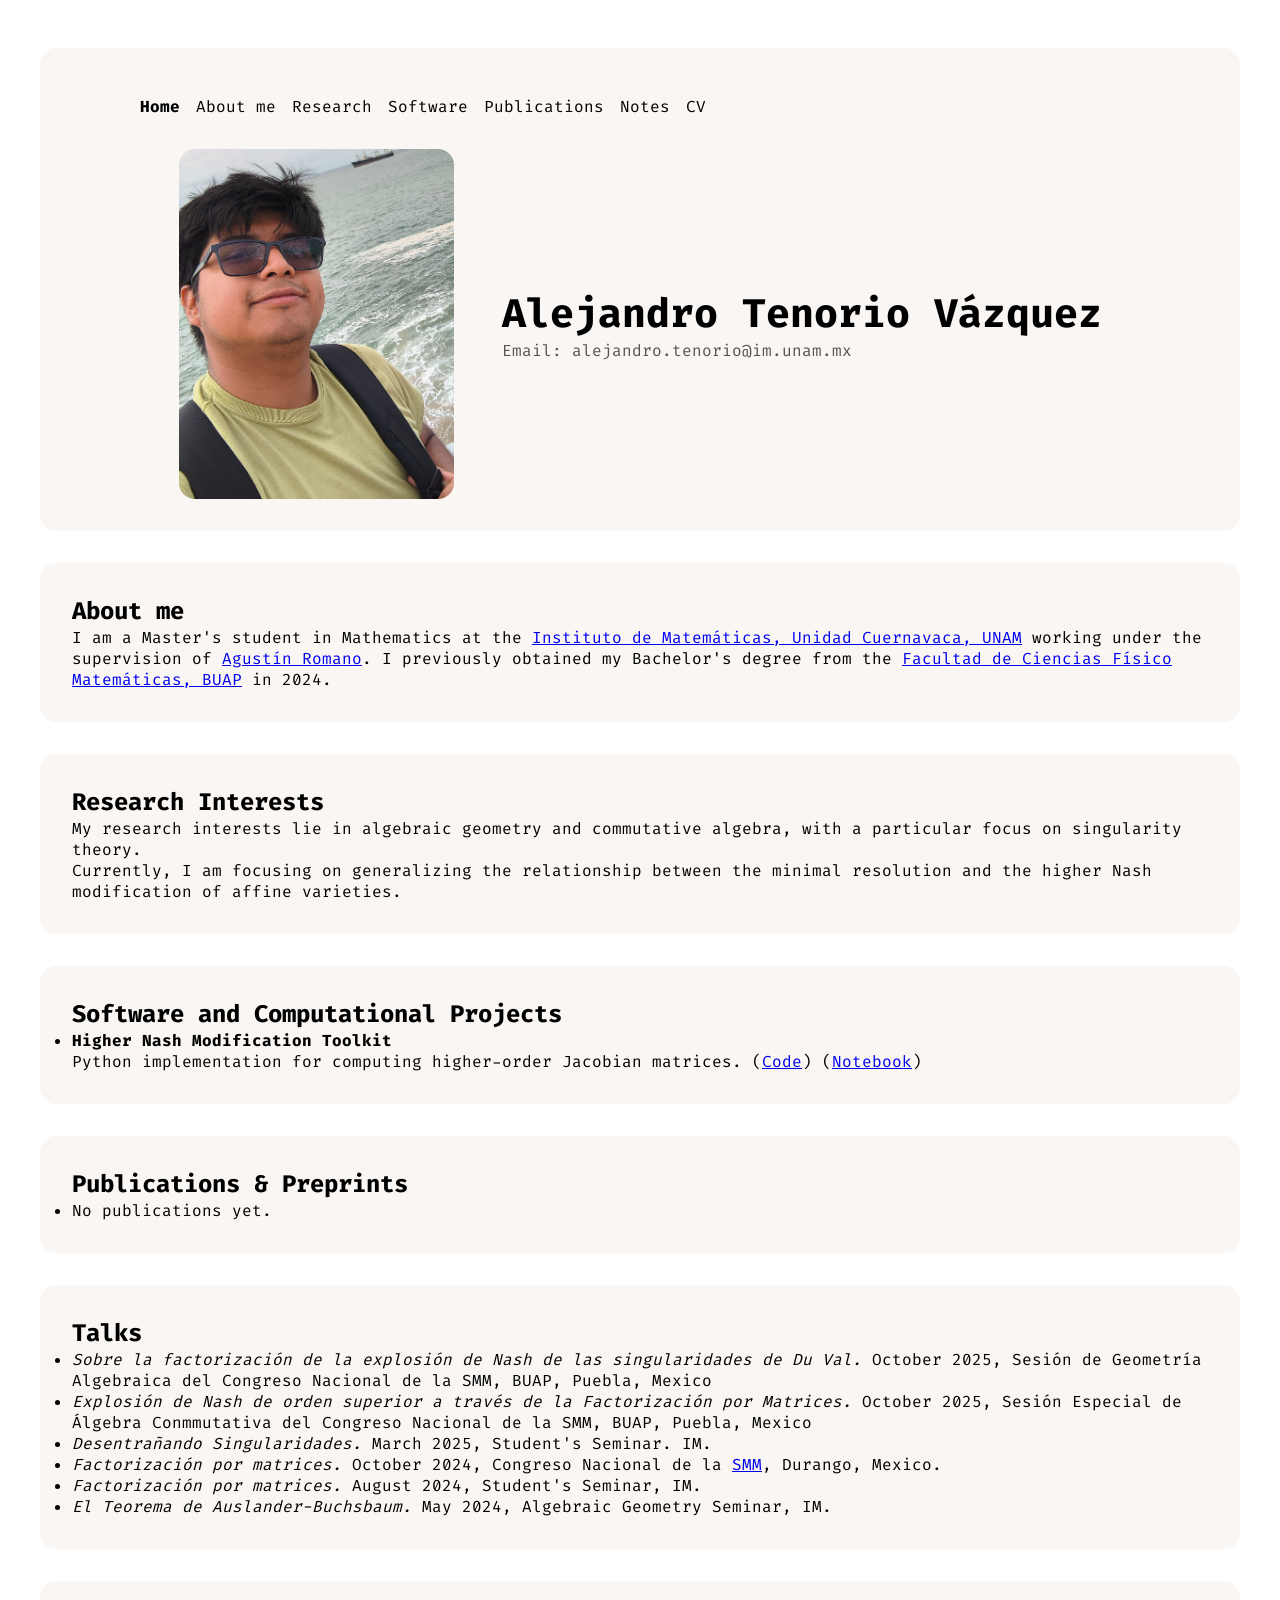
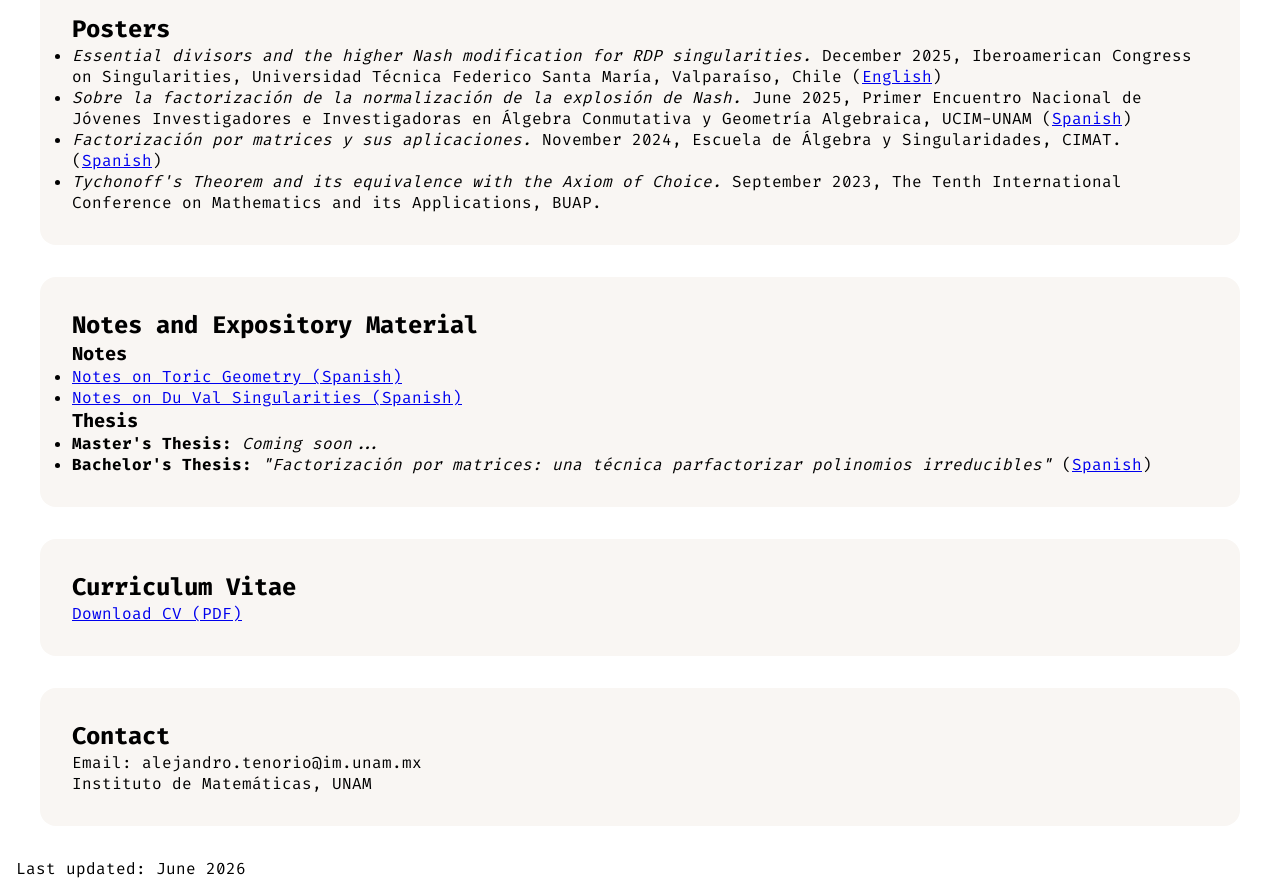
==== index.html @ 5fdb0978 "Update index.html" ====
<!DOCTYPE html>
<html lang="en">
<head>
    <meta charset="UTF-8">
    <meta name="viewport" content="width=device-width, initial-scale=1.1">
    <title>Alejandro Tenorio</title>
    <link rel="icon" type="image" href="photos/book_icon.png">
    <link rel="stylesheet" href="style.css">
</head>

<body>

    <header>

        <nav>
            <ul>
                <li><a href="index.html">Home</a></li>
                <li><a href="#about-me">About me</a></li>
                <li><a href="#research">Research</a></li>
                <li><a href="#software">Software</a></li>
                <li><a href="#publications">Publications</a></li>
                <li><a href="#notes">Notes</a></li>
                <li><a href="#cv">CV</a></li>
        
            </ul>
        </nav>

    <div class="flex-container">
        <img height="350px" width="275px" src="photos/MyPhoto.jpeg">
        <div class="text-container">
            <h1>Alejandro Tenorio Vázquez</h1>
            <p class="contact">Email: alejandro.tenorio@im.unam.mx</p>
        </div>
    </div>

</header>



<section id="about-me">

    <h2>About me</h2>

    <p>
        I am a Master's student in Mathematics at the <a href="https://www.matcuer.unam.mx">Instituto de
        Matemáticas, Unidad Cuernavaca, UNAM</a> working under the supervision of 
        <a href="https://www.matcuer.unam.mx/comunidad/61-romano-velazquez-faustino-agustin">Agustín Romano</a>. 
        I previously obtained my Bachelor's degree from the <a href="https://www.fcfm.buap.mx">Facultad de Ciencias Físico Matemáticas, BUAP</a>
        in 2024.
    </p>


</section>

<section id="research">

    <h2>Research Interests</h2>
    
    <p>
        My research interests lie in algebraic geometry and commutative 
        algebra, with a particular focus on singularity theory. 
    </p>

    <p>
        Currently, I am focusing on generalizing the relationship 
        between the minimal resolution and the higher Nash modification 
        of affine varieties.
    </p>

</section>

<section id="software">

    <h2>Software and Computational Projects</h2>

    <ul>

        <li>
            <b>Higher Nash Modification Toolkit</b><br>
            Python implementation for computing higher-order Jacobian matrices.
            (<a href="LINK">Code</a>)
            (<a href="LINK">Notebook</a>)
        </li>

    </ul>

</section>

<section id="publications">

    <h2>Publications & Preprints</h2>

    <ul>

        <li>
            No publications yet.
        </li>

    </ul>

</section>

<section id="talks">

    <h2>Talks</h2>

    <ul>
        <li>
            <em>Sobre la factorización de la explosión de Nash de las singularidades de Du Val.</em>
            October 2025, Sesión de Geometría Algebraica del Congreso Nacional de la SMM, BUAP, Puebla, Mexico
        </li>
        <li>
            <em>Explosión de Nash de orden superior a través de la Factorización por Matrices.</em>
            October 2025, Sesión Especial de Álgebra Conmmutativa del Congreso Nacional de la SMM, BUAP, Puebla, Mexico
        </li>
        <li>
            <em>Desentrañando Singularidades.</em> 
            March 2025, Student's Seminar. IM.
        </li>
        <li>
            <em>Factorización por matrices.</em> 
            October 2024, Congreso Nacional de la <a href="https://smm.org.mx/index.php">SMM</a>, Durango, Mexico.</li>
        <li>
            <em>Factorización por matrices.</em> 
            August 2024, Student's Seminar, IM.
        </li>
        <li>
            <em>El Teorema de Auslander-Buchsbaum.</em> 
            May 2024, Algebraic Geometry Seminar, IM.
        </li>
    </ul>

</section>

<section id="posters">
    <h2>Posters</h2>

    <ul>
        <li>
            <em>Essential divisors and the higher Nash modification for RDP singularities.</em> 
            December 2025, Iberoamerican Congress on Singularities, Universidad Técnica Federico Santa María, Valparaíso, Chile 
            (<a href="documents/CartelEncuentroIberoamericanChile.pdf">English</a>)
        </li>
        <li>
            <em>Sobre la factorización de la normalización de la explosión de Nash.</em> 
            June 2025, Primer Encuentro Nacional de Jóvenes Investigadores e Investigadoras en Álgebra Conmutativa y Geometría Algebraica, UCIM-UNAM 
            (<a href="documents/CartelEncuentroGeoAlg.pdf">Spanish</a>)
        </li>
        <li>
            <em>Factorización por matrices y sus aplicaciones.</em> 
            November 2024, Escuela de Álgebra y Singularidades, CIMAT. 
            (<a href="documents/CartelEscueladeSingularidades.pdf">Spanish</a>)
        </li>
        <li>
            <em>Tychonoff's Theorem and its equivalence with the Axiom of Choice.</em>
            September 2023, The Tenth International Conference on Mathematics and its Applications, BUAP.
        </li>
    </ul>
</section>


<section id="notes">

    <h2>Notes and Expository Material</h2>

    <h3>Notes</h3>

    <ul>

        <li>
            <a href="documents/toric_geometry.pdf">
                Notes on Toric Geometry (Spanish)
            </a>
        </li>

        <li>
            <a href="documents/du_val_singularities.pdf">
                Notes on Du Val Singularities (Spanish)
            </a>
        </li>

    </ul>

    <h3>Thesis</h3>
        <ul>
            <li>
                <b>Master's Thesis:</b> <em>Coming soon...</em>
            </li>
            <li>
                <b>Bachelor's Thesis:</b> <em>"Factorización por matrices: una técnica parfactorizar polinomios irreducibles"</em> 
                (<a href="https://repositorioinstitucional.buap.mx/items/1e5154b8-4442-4776-b4d7-7c267f086b27">Spanish</a>)
            </li>
        </ul>

</section>

<section id="cv">

    <h2>Curriculum Vitae</h2>

    <p>
        <a href="documents/cv.pdf">
            Download CV (PDF)
        </a>
    </p>

</section>

<section id="contact">

    <h2>Contact</h2>

    <p>
        Email: alejandro.tenorio@im.unam.mx
    </p>

    <p>
        Instituto de Matemáticas, UNAM
    </p>

</section>

<footer>

    Last updated: June 2026

</footer>

</body>
</html>
---- style.css ----
@import url('https://fonts.googleapis.com/css2?family=Fira+Code:wght@300..700&family=Oswald:wght@200..700&family=Source+Code+Pro:ital,wght@0,200..900;1,200..900&family=Ubuntu:ital,wght@0,300;0,400;0,500;0,700;1,300;1,400;1,500;1,700&display=swap');
@import url('https://fonts.googleapis.com/css2?family=Fira+Code:wght@300..700&family=Source+Code+Pro:ital,wght@0,200..900;1,200..900&family=Ubuntu:ital,wght@0,300;0,400;0,500;0,700;1,300;1,400;1,500;1,700&display=swap');

:root{
    --base-color: #ffffff;
    --text-color: #000000;
    --primary-color: #ffc06e;
    ---secondary-color: #8D8DFF;
    --color-1: #F9F6F3;
    --color-2: #F3F7F9;
    --color-3: #F6F3F9;
}

* {
    margin: 0;
    padding: 0;
    box-sizing: border-box;
}

html {
    font-family: Fira Code, 'Segoe UI', Tahoma, Geneva, Verdana, sans-serif;
    color: var(--text-color);
}

body {
    padding: 1em;
    background-color: var(--base-color);
}

h1, h2, h3 {
    font-family: Oswald 'Segoe UI', Tahoma, Geneva, Verdana, sans-serif;
}

nav {
    margin: 1em auto 2em auto;
    width: min(1000px, 100%);
    display: flex;
    flex-wrap: wrap;
    gap: 3em;
}

nav ul {
    display: flex;
    flex-wrap: wrap;
    align-items: center;
    list-style-type: none;
    gap: 1em;
}

nav li:first-child {
    margin-right: auto;
    font-family: Fira Code, Oswald;
    font-weight: bold;
}

nav a {
    text-decoration: none;
    color: var(--text-color);
}

nav a:hover {
    text-decoration: underline;
}

header, section {
    margin: 2em auto;
    width: min(75em, 100%);
    background-color: var(--color-1);
    padding: min(2em, 15%);
    border-radius: 1em;
}

.flex-container {
    display: flex;
    justify-content: center;
    align-items: center;
    flex-wrap: wrap;
    gap: 3em;
}

header img {
    max-width: 100%;
    border-radius: 1em;
    object-fit: cover;
    object-position: bottom;
}

.tex-container {
    flex: 0 1 34em;
}

h1 {
    font-size: 2.5rem;
}

.subtitle {
    font-style: italic;
    color: #444;
}

.tex-container p {
    margin: .75em 0 1em 0;
    font-size: 1.25rem;
}

.contact {
    color: #555;
}

.cta-button {
    display: inline-block;
    text-decoration: none;
    color: white;
    background-color: var(--primary-color);
    padding: 0.75em 1.25em;
    border-radius: 0.5em;
    font-weight: 600;
}

.secondary {
    background-color: var(---secondary-color);
}
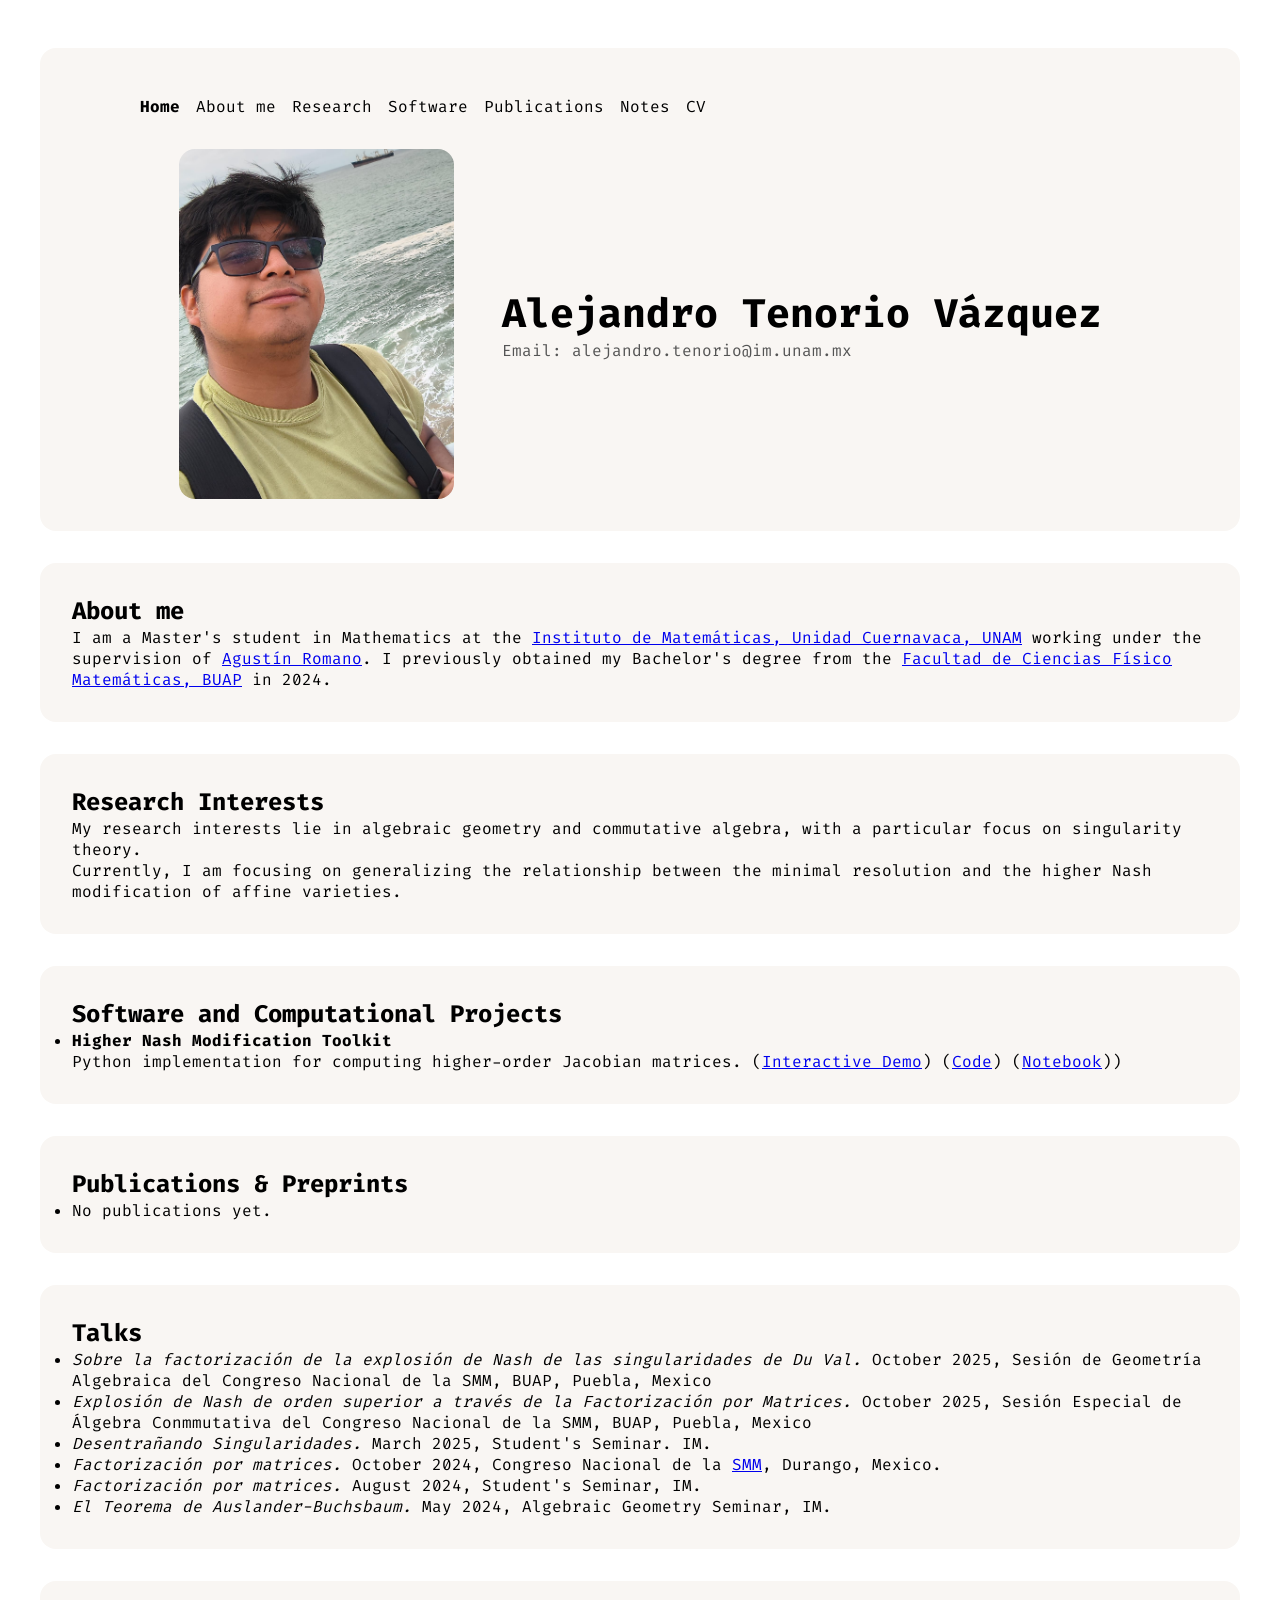
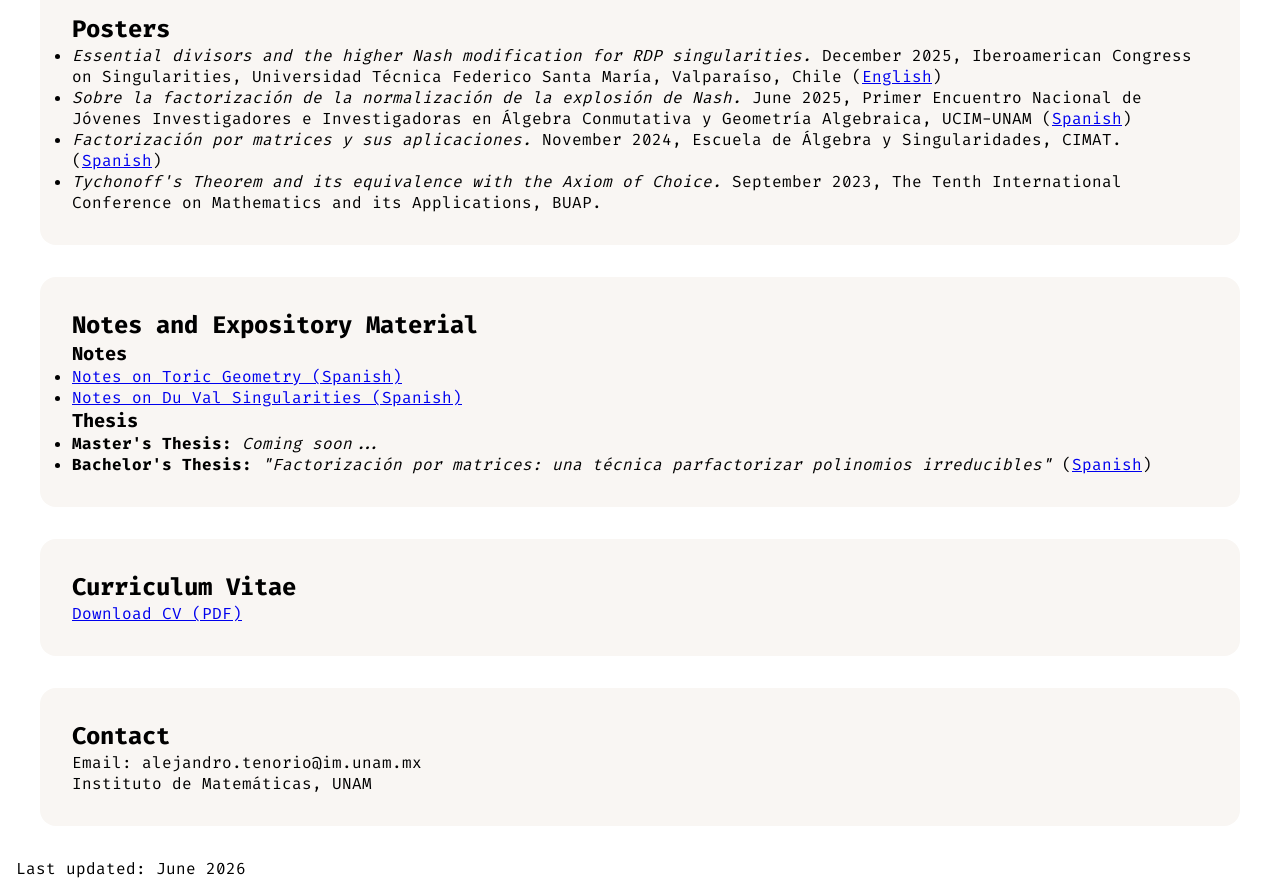
==== commit 8b631869: "Update index.html" ====
--- a/index.html
+++ b/index.html
@@ -78,8 +78,9 @@
         <li>
             <b>Higher Nash Modification Toolkit</b><br>
             Python implementation for computing higher-order Jacobian matrices.
+            (<a href="software/higher-nash/">Interactive Demo</a>)
             (<a href="LINK">Code</a>)
-            (<a href="LINK">Notebook</a>)
+            (<a href="https://github.com/AlexTenoVaz/higher-nash-tools/blob/main/notebooks/Higher_Jacobian_Matrix.ipynb">Notebook</a>))
         </li>
 
     </ul>
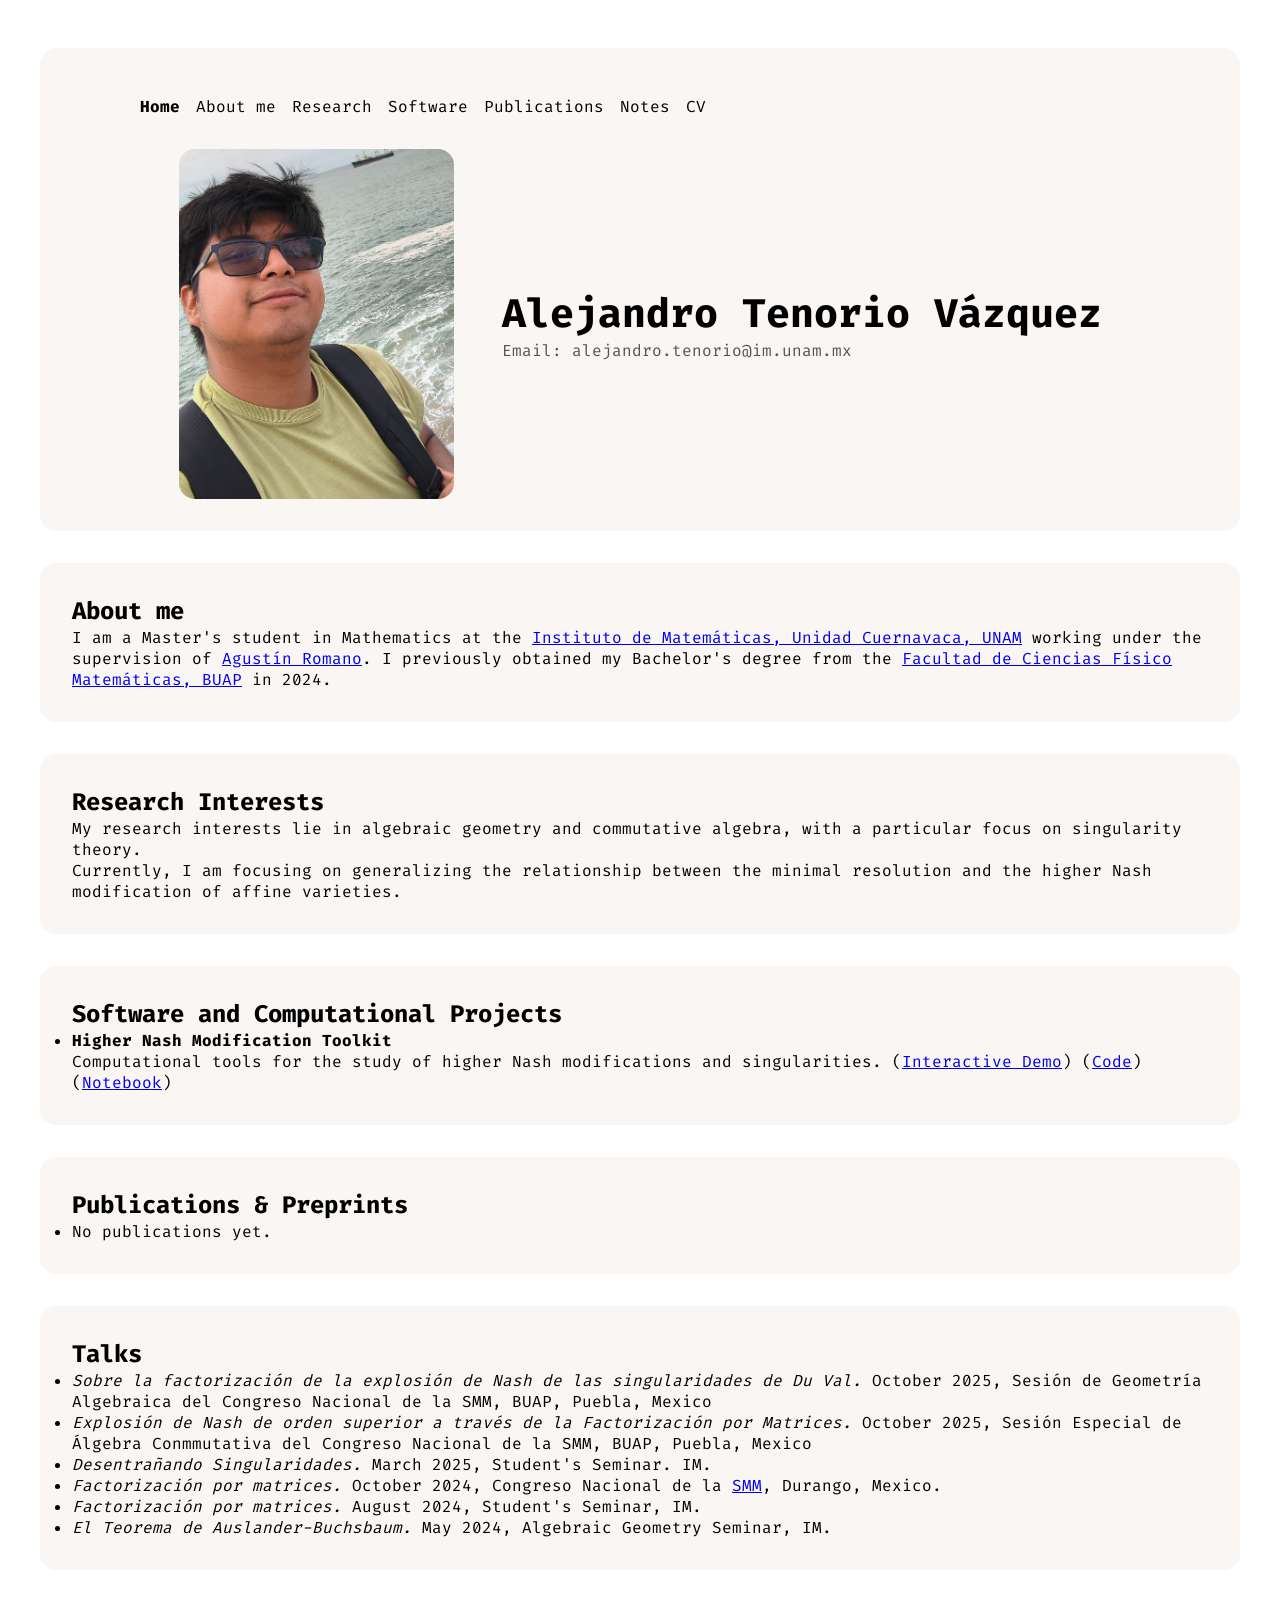
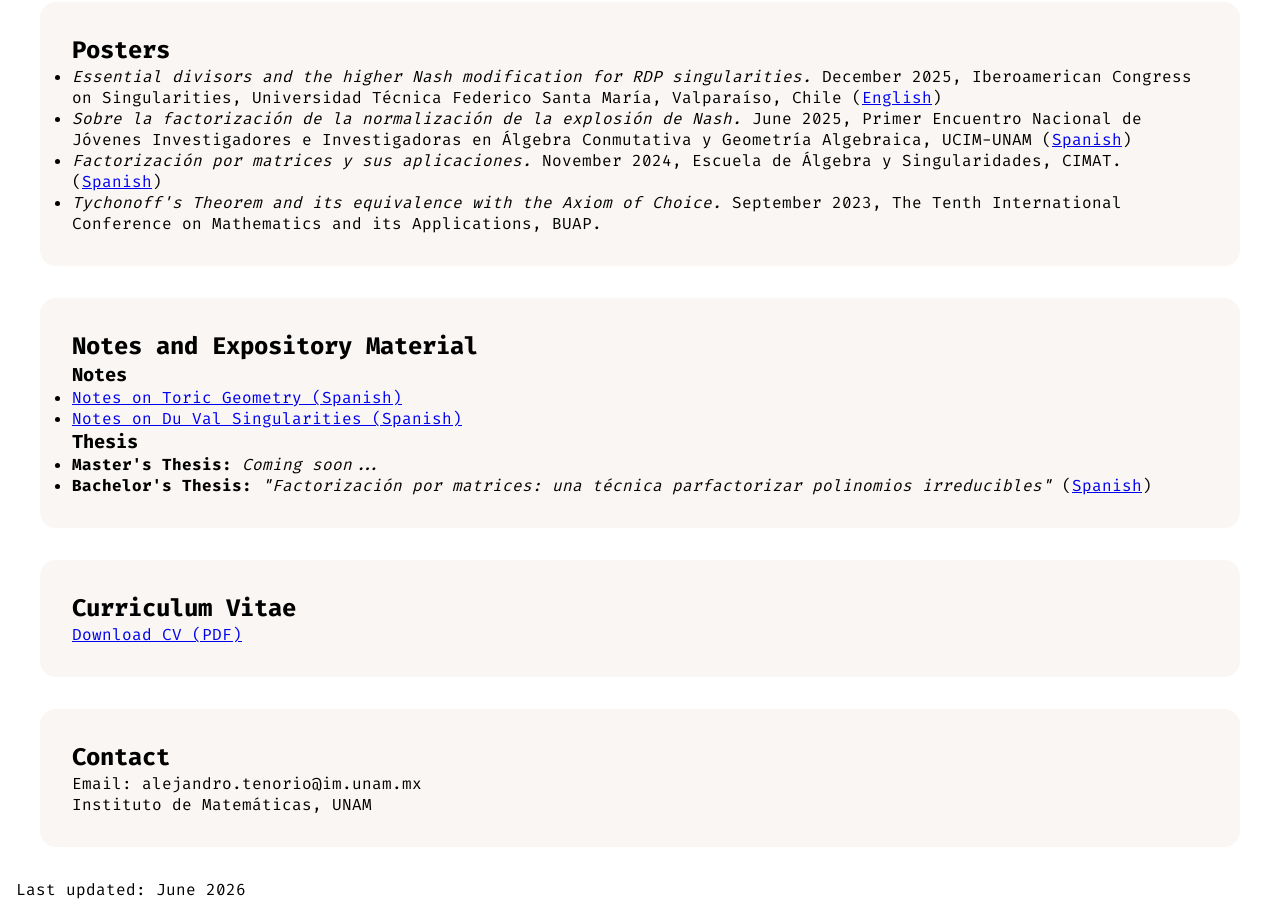
==== commit b3de663d: "Update index.html" ====
--- a/index.html
+++ b/index.html
@@ -77,10 +77,10 @@
 
         <li>
             <b>Higher Nash Modification Toolkit</b><br>
-            Python implementation for computing higher-order Jacobian matrices.
+            Computational tools for the study of higher Nash modifications and singularities.
             (<a href="software/higher-nash/">Interactive Demo</a>)
-            (<a href="LINK">Code</a>)
-            (<a href="https://github.com/AlexTenoVaz/higher-nash-tools/blob/main/notebooks/Higher_Jacobian_Matrix.ipynb">Notebook</a>))
+            (<a href="https://github.com/AlexTenoVaz/higher-nash-tools">Code</a>)
+            (<a href="https://github.com/AlexTenoVaz/higher-nash-tools/blob/main/notebooks/Higher_Jacobian_Matrix.ipynb">Notebook</a>)
         </li>
 
     </ul>
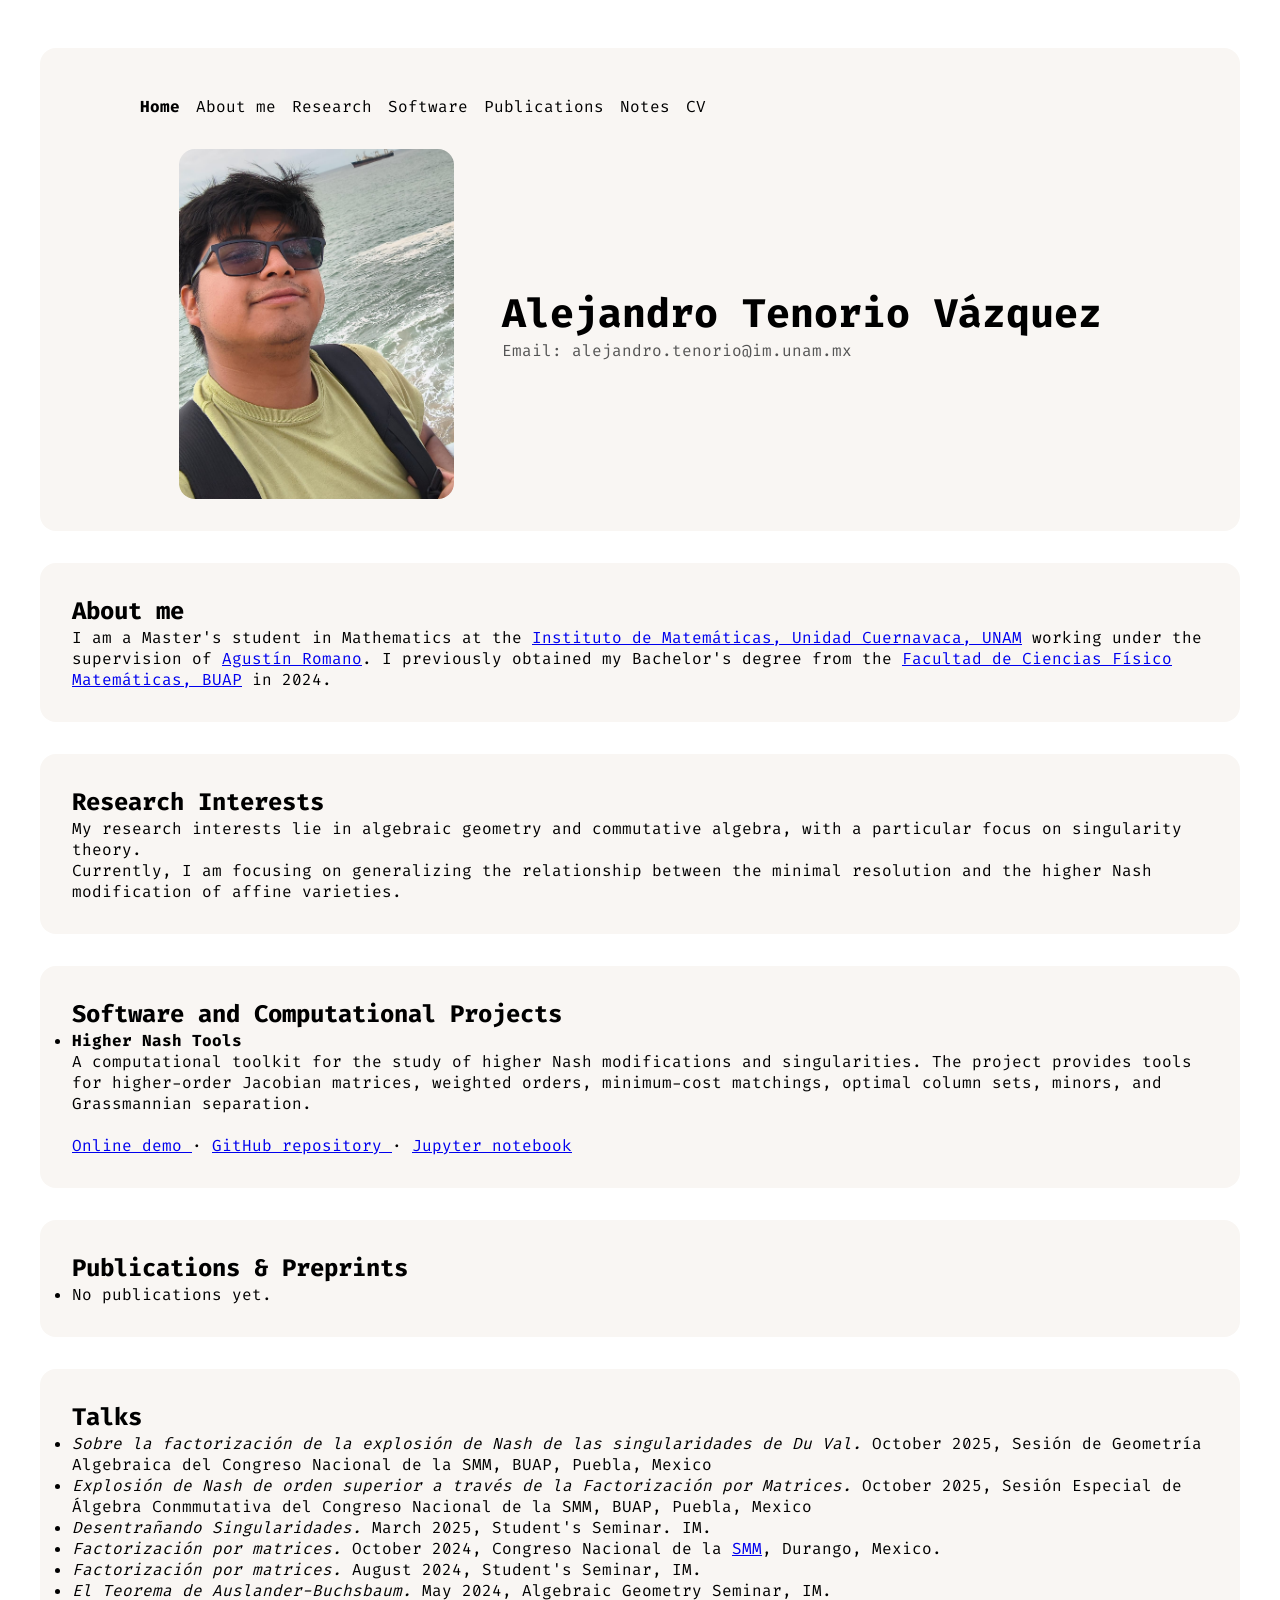
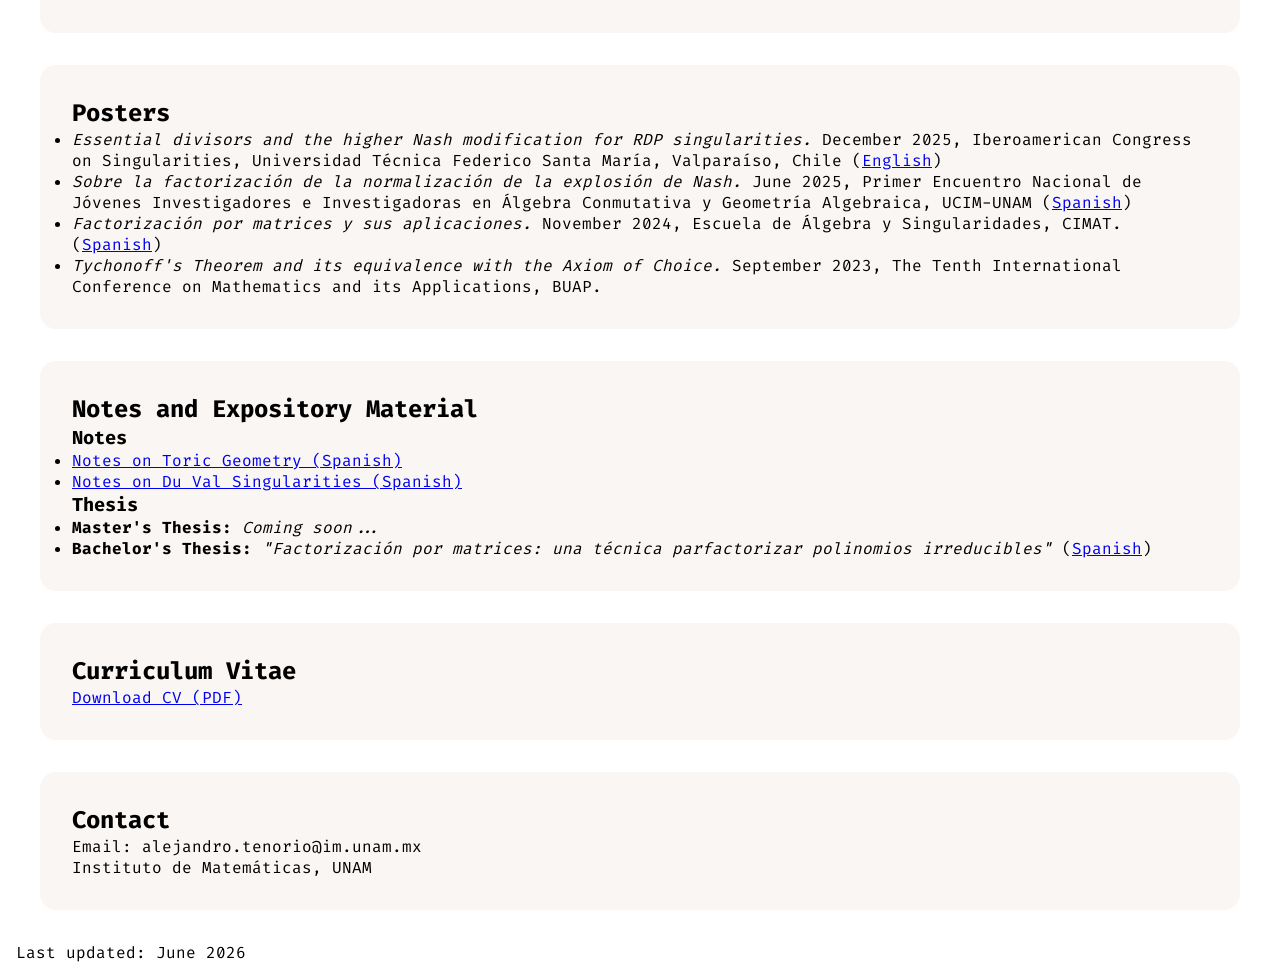
==== commit a4dbd97d: "Update software section" ====
--- a/index.html
+++ b/index.html
@@ -69,6 +69,8 @@
 
 </section>
 
+
+
 <section id="software">
 
     <h2>Software and Computational Projects</h2>
@@ -76,16 +78,40 @@
     <ul>
 
         <li>
-            <b>Higher Nash Modification Toolkit</b><br>
-            Computational tools for the study of higher Nash modifications and singularities.
-            (<a href="software/higher-nash/">Interactive Demo</a>)
-            (<a href="https://github.com/AlexTenoVaz/higher-nash-tools">Code</a>)
-            (<a href="https://github.com/AlexTenoVaz/higher-nash-tools/blob/main/notebooks/Higher_Jacobian_Matrix.ipynb">Notebook</a>)
-        </li>
-
-    </ul>
-
-</section>
+
+            <b>Higher Nash Tools</b><br>
+
+            A computational toolkit for the study of higher Nash
+            modifications and singularities. The project provides tools
+            for higher-order Jacobian matrices, weighted orders,
+            minimum-cost matchings, optimal column sets, minors,
+            and Grassmannian separation.
+
+            <br><br>
+
+            <a href="software/higher-nash/">
+                Online demo
+            </a>
+            ·
+            <a href="https://github.com/AlexTenoVaz/higher-nash-tools"
+               target="_blank"
+               rel="noopener noreferrer">
+                GitHub repository
+            </a>
+            ·
+            <a href="https://github.com/AlexTenoVaz/higher-nash-tools/blob/main/notebooks/Higher_Jacobian_Matrix.ipynb"
+               target="_blank"
+               rel="noopener noreferrer">
+                Jupyter notebook
+            </a>
+
+        </li>
+
+    </ul>
+
+</section>
+
+
 
 <section id="publications">
 
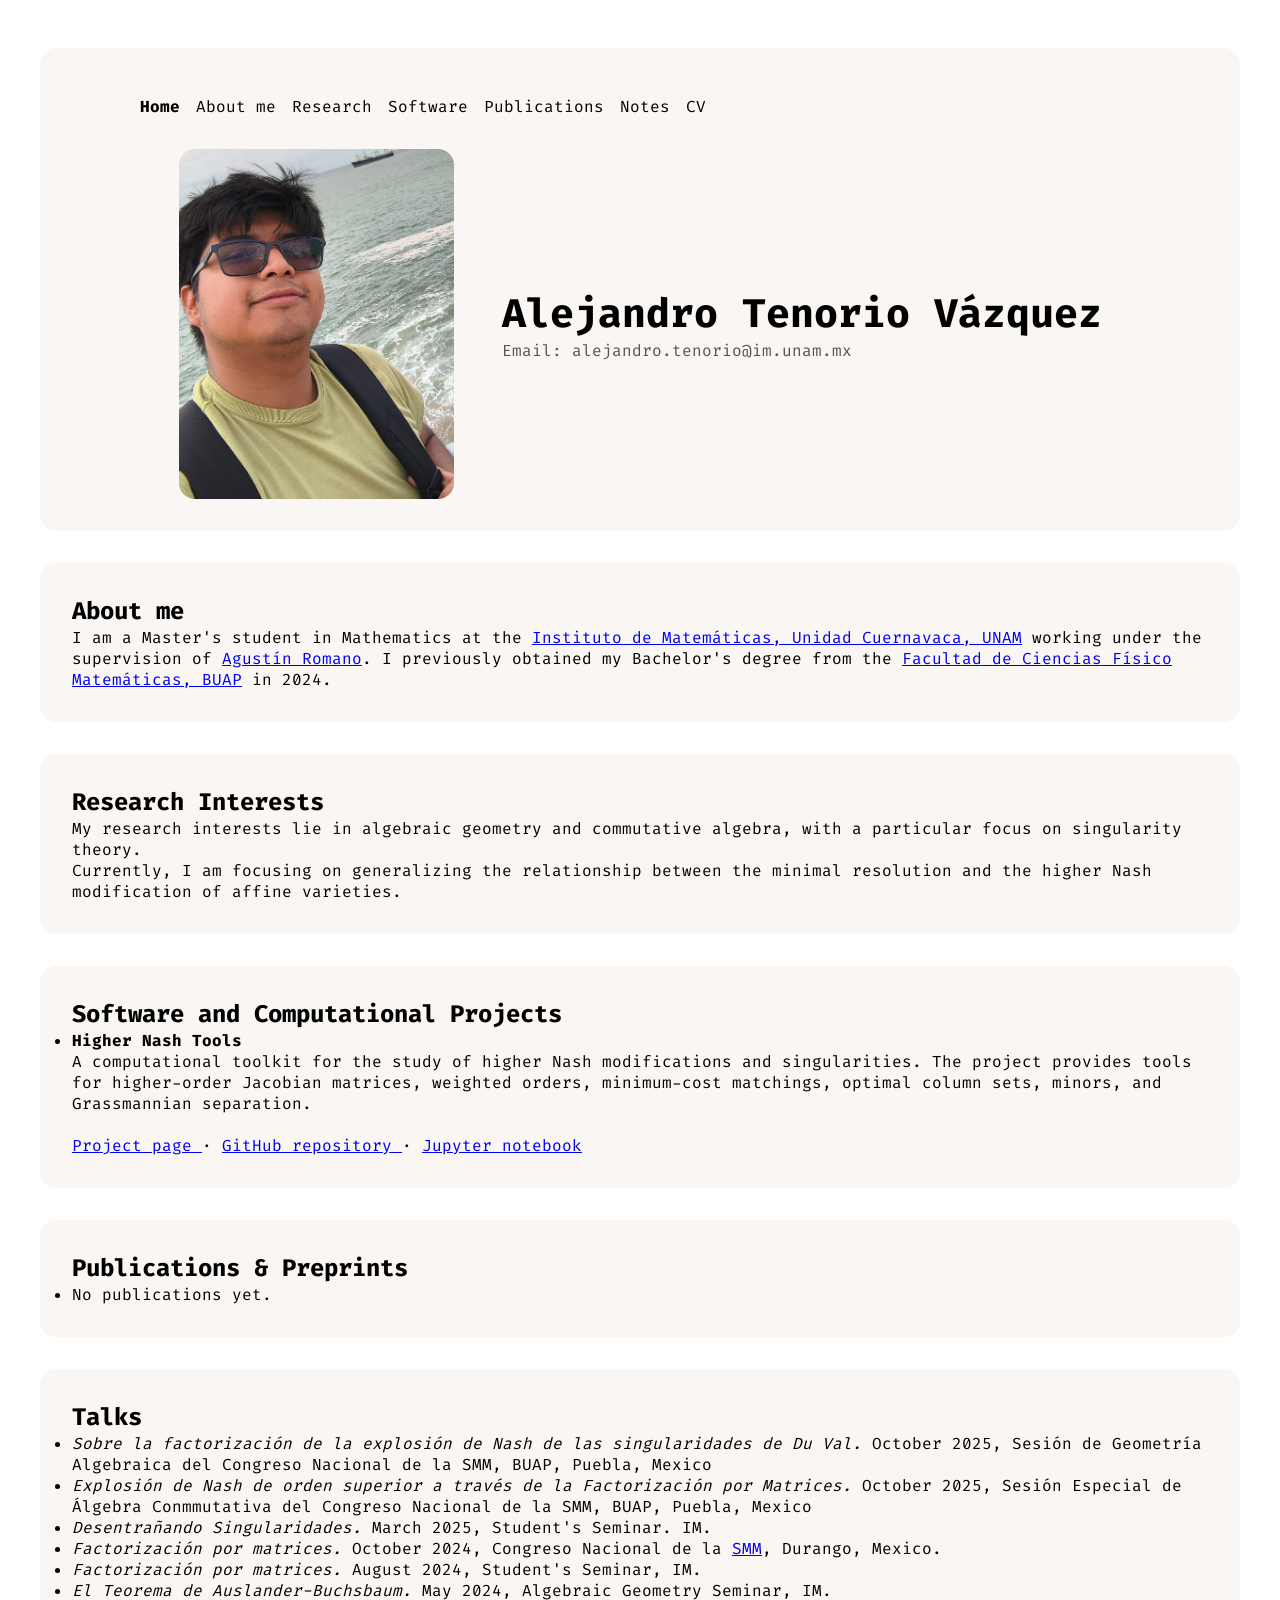
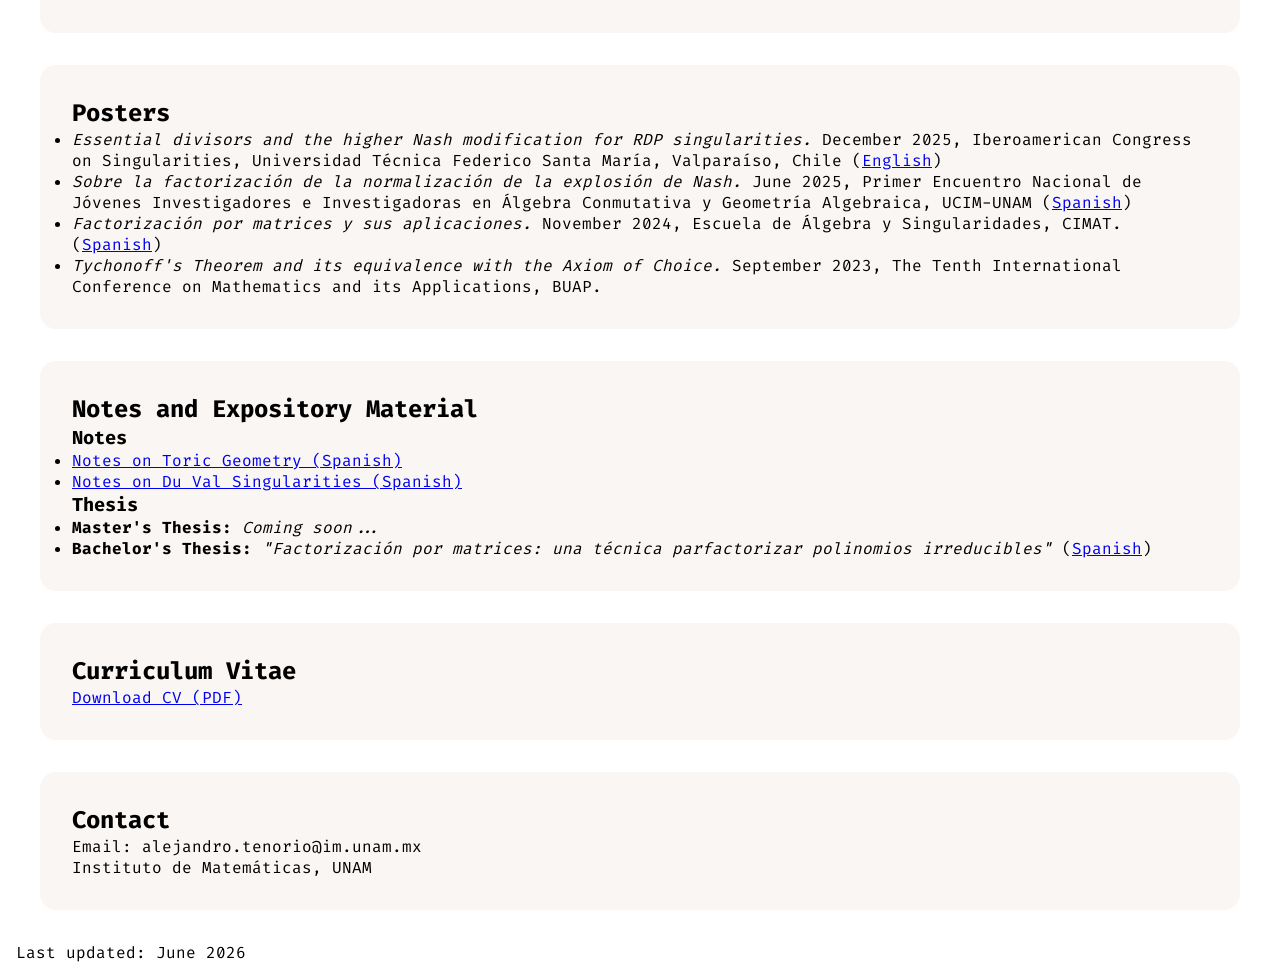
==== commit 3f15e27f: "Finalize Higher Nash project pages" ====
--- a/index.html
+++ b/index.html
@@ -90,7 +90,7 @@
             <br><br>
 
             <a href="software/higher-nash/">
-                Online demo
+                Project page
             </a>
             ·
             <a href="https://github.com/AlexTenoVaz/higher-nash-tools"
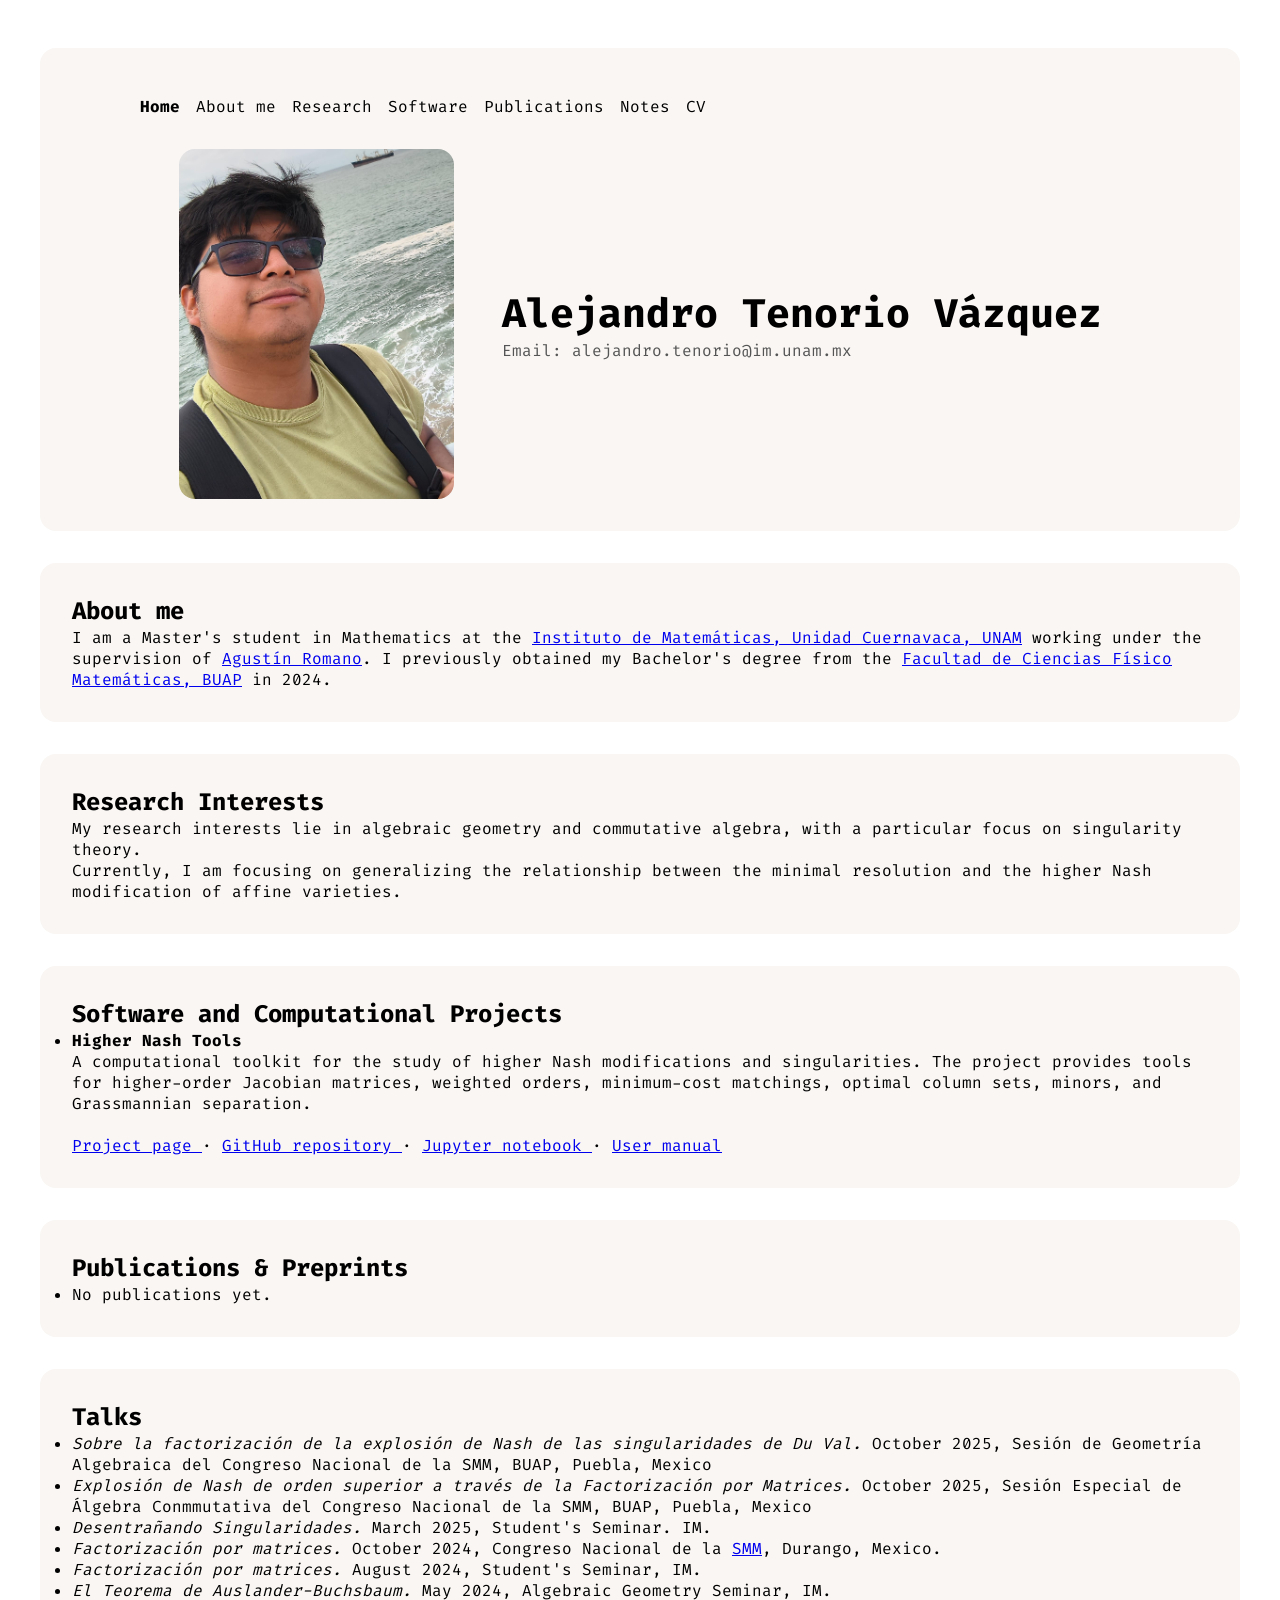
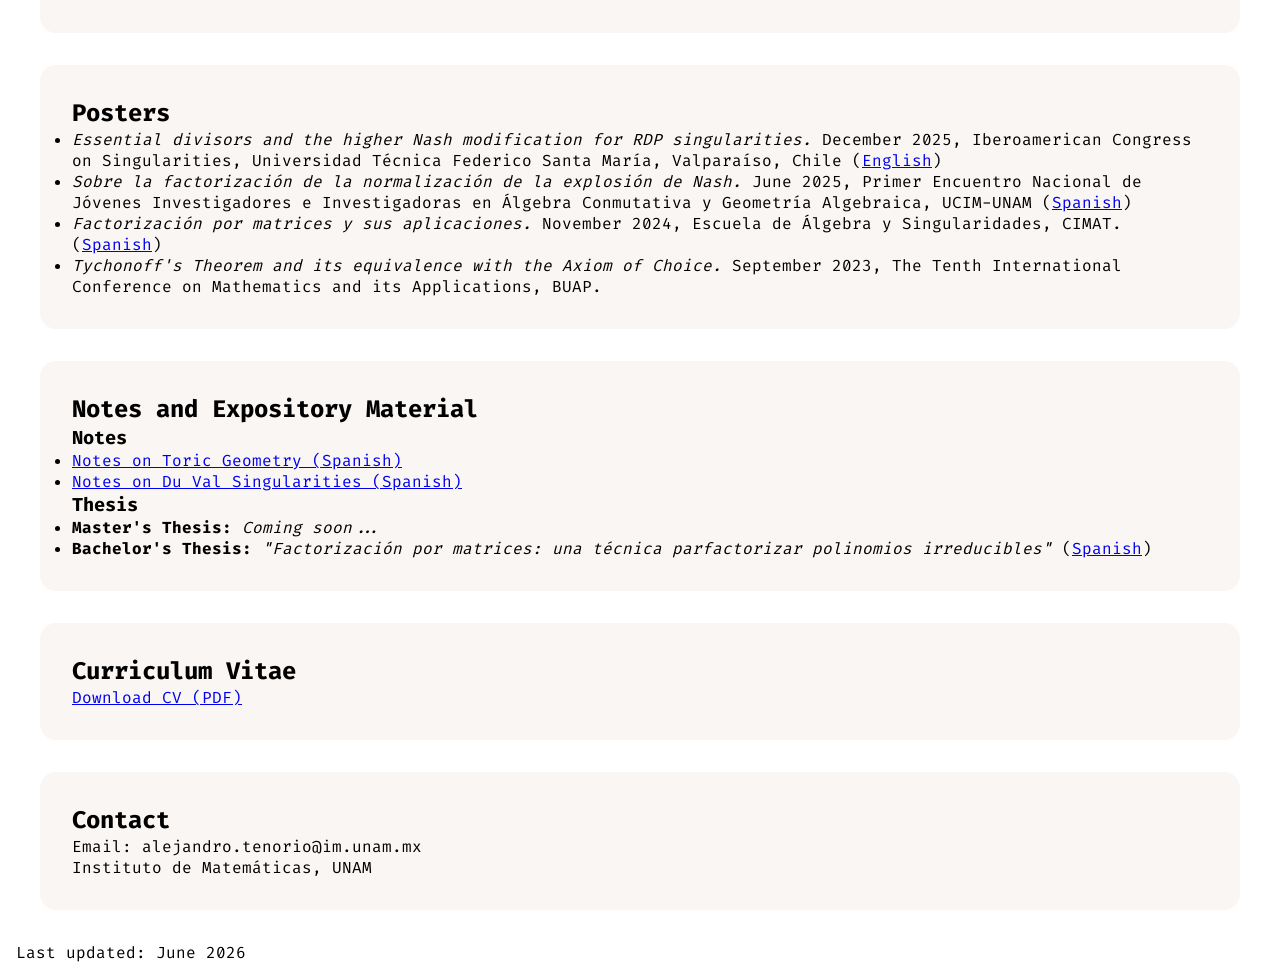
==== commit a588bcd1: "Add Higher Nash Tools user manual link" ====
--- a/index.html
+++ b/index.html
@@ -104,6 +104,12 @@
                rel="noopener noreferrer">
                 Jupyter notebook
             </a>
+            ·
+            <a href="https://github.com/AlexTenoVaz/higher-nash-tools/blob/main/docs/HigherNashTools_Manual_Public_EN.pdf"
+               target="_blank"
+               rel="noopener noreferrer">
+                User manual
+            </a>
 
         </li>
 
